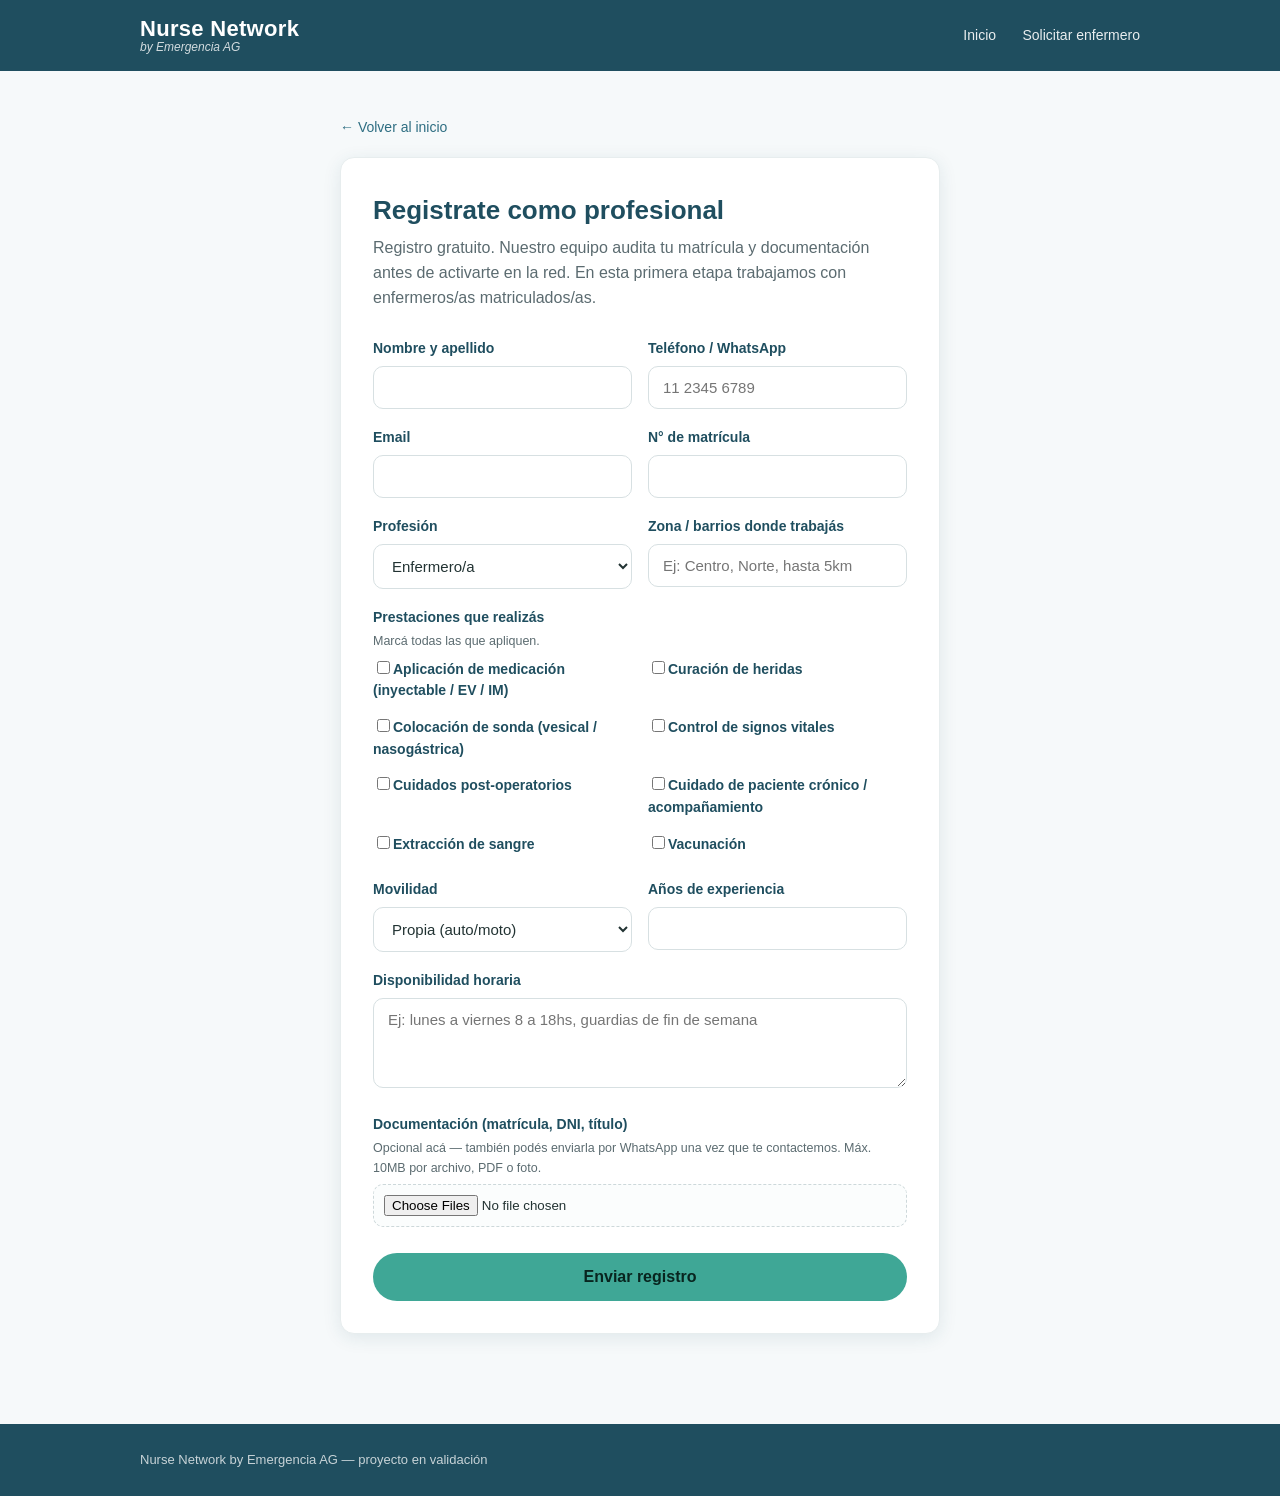
==== registro.html @ 62117f1c "Add files via upload" ====
<!DOCTYPE html>
<html lang="es">
<head>
<meta charset="UTF-8">
<meta name="viewport" content="width=device-width, initial-scale=1.0">
<title>Registro de profesionales — Nurse Network</title>
<link rel="stylesheet" href="style.css">
</head>
<body>

<header class="site">
  <div class="container">
    <div class="brand">
      <span class="name">Nurse Network</span>
      <span class="by">by Emergencia AG</span>
    </div>
    <nav class="site">
      <a href="index.html">Inicio</a>
      <a href="solicitar.html">Solicitar enfermero</a>
    </nav>
  </div>
</header>

<div class="page-shell">
  <div class="container form-wrap">
    <a class="back-link" href="index.html">&larr; Volver al inicio</a>
    <div class="form-card">
      <h1>Registrate como profesional</h1>
      <p class="intro">Registro gratuito. Nuestro equipo audita tu matrícula y documentación antes de activarte en la red. En esta primera etapa trabajamos con enfermeros/as matriculados/as.</p>

      <form id="form-registro">
        <div class="row-2">
          <div class="field">
            <label for="nombre">Nombre y apellido</label>
            <input type="text" id="nombre" name="nombre" required maxlength="120">
          </div>
          <div class="field">
            <label for="telefono">Teléfono / WhatsApp</label>
            <input type="tel" id="telefono" name="telefono" required maxlength="30" placeholder="11 2345 6789">
          </div>
        </div>

        <div class="row-2">
          <div class="field">
            <label for="email">Email</label>
            <input type="email" id="email" name="email" required maxlength="150">
          </div>
          <div class="field">
            <label for="matricula">N° de matrícula</label>
            <input type="text" id="matricula" name="matricula" required maxlength="60">
          </div>
        </div>

        <div class="row-2">
          <div class="field">
            <label for="profesion">Profesión</label>
            <select id="profesion" name="profesion" required>
              <option value="Enfermero/a" selected>Enfermero/a</option>
              <option value="Kinesiólogo/a" disabled>Kinesiólogo/a (próximamente)</option>
              <option value="Técnico en extracción" disabled>Técnico en extracción (próximamente)</option>
              <option value="Vacunador/a" disabled>Vacunador/a (próximamente)</option>
              <option value="Cuidador/a" disabled>Cuidador/a (próximamente)</option>
              <option value="Otro" disabled>Otro (próximamente)</option>
            </select>
          </div>
          <div class="field">
            <label for="zona">Zona / barrios donde trabajás</label>
            <input type="text" id="zona" name="zona" required maxlength="200" placeholder="Ej: Centro, Norte, hasta 5km">
          </div>
        </div>

        <div class="field">
          <label>Prestaciones que realizás <span class="hint">Marcá todas las que apliquen.</span></label>
          <div class="checkbox-grid">
            <label class="checkbox-item"><input type="checkbox" name="prestaciones" value="Aplicación de medicación (inyectable / EV / IM)">Aplicación de medicación (inyectable / EV / IM)</label>
            <label class="checkbox-item"><input type="checkbox" name="prestaciones" value="Curación de heridas">Curación de heridas</label>
            <label class="checkbox-item"><input type="checkbox" name="prestaciones" value="Colocación de sonda (vesical / nasogástrica)">Colocación de sonda (vesical / nasogástrica)</label>
            <label class="checkbox-item"><input type="checkbox" name="prestaciones" value="Control de signos vitales">Control de signos vitales</label>
            <label class="checkbox-item"><input type="checkbox" name="prestaciones" value="Cuidados post-operatorios">Cuidados post-operatorios</label>
            <label class="checkbox-item"><input type="checkbox" name="prestaciones" value="Cuidado de paciente crónico / acompañamiento">Cuidado de paciente crónico / acompañamiento</label>
            <label class="checkbox-item"><input type="checkbox" name="prestaciones" value="Extracción de sangre">Extracción de sangre</label>
            <label class="checkbox-item"><input type="checkbox" name="prestaciones" value="Vacunación">Vacunación</label>
          </div>
        </div>

        <div class="row-2">
          <div class="field">
            <label for="movilidad">Movilidad</label>
            <select id="movilidad" name="movilidad" required>
              <option value="Propia (auto/moto)">Propia (auto/moto)</option>
              <option value="Transporte público">Transporte público</option>
              <option value="A pie / zona acotada">A pie / zona acotada</option>
            </select>
          </div>
          <div class="field">
            <label for="experiencia">Años de experiencia</label>
            <input type="text" id="experiencia" name="experiencia" required maxlength="30">
          </div>
        </div>

        <div class="field">
          <label for="disponibilidad">Disponibilidad horaria</label>
          <textarea id="disponibilidad" name="disponibilidad" required maxlength="400" placeholder="Ej: lunes a viernes 8 a 18hs, guardias de fin de semana"></textarea>
        </div>

        <div class="field">
          <label for="documentacion">Documentación (matrícula, DNI, título) <span class="hint">Opcional acá — también podés enviarla por WhatsApp una vez que te contactemos. Máx. 10MB por archivo, PDF o foto.</span></label>
          <input type="file" id="documentacion" name="documentacion" accept="application/pdf,image/*" multiple>
        </div>

        <div class="submit-row">
          <button type="submit" class="btn-submit" id="btn-submit">Enviar registro</button>
        </div>

        <div class="msg ok" id="msg-ok">
          ¡Gracias por sumarte! Recibimos tu registro. Nuestro equipo va a auditar tu matrícula y documentación, y te contactamos por WhatsApp para activarte en la red.
        </div>
        <div class="msg error" id="msg-error">
          Hubo un problema al enviar tu registro. Probá de nuevo en unos segundos.
        </div>
      </form>
    </div>
  </div>
</div>

<footer class="site">
  <div class="container">
    <span>Nurse Network by Emergencia AG — proyecto en validación</span>
  </div>
</footer>

<script type="module" src="app.js"></script>
</body>
</html>
---- style.css ----
:root{
  --dark:#1F4E5F;
  --mid:#2E6E82;
  --accent:#3FA796;
  --bg:#F6F9FA;
  --card:#FFFFFF;
  --text:#233;
  --muted:#5b6b70;
  --ok:#1e7d4a;
  --error:#b3261e;
  --radius:14px;
  --shadow:0 4px 18px rgba(31,78,95,.10);
}
*{box-sizing:border-box}
html,body{margin:0;padding:0}
body{
  font-family:'Segoe UI',Roboto,Helvetica,Arial,sans-serif;
  background:var(--bg);
  color:var(--text);
  line-height:1.55;
}
a{color:var(--mid)}
.container{max-width:1040px;margin:0 auto;padding:0 20px}

/* ---- Header ---- */
header.site{
  background:var(--dark);
  color:#fff;
  padding:16px 0;
}
header.site .container{display:flex;align-items:center;justify-content:space-between}
.brand{display:flex;flex-direction:column;line-height:1.15}
.brand .name{font-size:22px;font-weight:800;letter-spacing:.3px}
.brand .by{font-size:12px;opacity:.8;font-style:italic}
nav.site a{
  color:#fff;text-decoration:none;font-size:14px;margin-left:22px;opacity:.9;
}
nav.site a:hover{opacity:1;text-decoration:underline}

/* ---- Hero ---- */
.hero{
  background:linear-gradient(135deg,var(--dark),var(--mid));
  color:#fff;
  padding:64px 0 76px;
}
.hero h1{font-size:38px;margin:0 0 14px;max-width:680px}
.hero p.lead{font-size:18px;max-width:600px;opacity:.92;margin:0 0 30px}
.hero-actions{display:flex;gap:16px;flex-wrap:wrap}

.btn{
  display:inline-block;padding:14px 26px;border-radius:999px;font-weight:700;
  text-decoration:none;font-size:15px;border:2px solid transparent;cursor:pointer;
  transition:transform .12s ease, box-shadow .12s ease;
}
.btn:hover{transform:translateY(-1px)}
.btn-primary{background:var(--accent);color:#08251f}
.btn-outline{background:transparent;color:#fff;border-color:rgba(255,255,255,.75)}
.btn-primary:hover{box-shadow:0 6px 18px rgba(63,167,150,.45)}

/* ---- Sections ---- */
section{padding:56px 0}
h2.section-title{font-size:26px;color:var(--dark);margin:0 0 8px}
p.section-sub{color:var(--muted);margin:0 0 34px;max-width:640px}

.grid-2{display:grid;grid-template-columns:1fr 1fr;gap:22px}
.grid-3{display:grid;grid-template-columns:repeat(3,1fr);gap:20px}
@media (max-width:760px){.grid-2,.grid-3{grid-template-columns:1fr}}

.card{
  background:var(--card);border-radius:var(--radius);padding:26px;
  box-shadow:var(--shadow);border:1px solid #e7edee;
}
.card h3{margin:0 0 10px;color:var(--dark);font-size:19px}
.card p{margin:0;color:var(--muted);font-size:15px}
.badge{
  display:inline-block;background:#e7f3ef;color:var(--ok);font-size:12px;font-weight:700;
  padding:4px 10px;border-radius:999px;margin-bottom:10px;
}

.steps{counter-reset:step}
.step{display:flex;gap:16px;margin-bottom:22px}
.step .num{
  counter-increment:step;flex:0 0 auto;width:34px;height:34px;border-radius:50%;
  background:var(--dark);color:#fff;display:flex;align-items:center;justify-content:center;
  font-weight:800;font-size:15px;
}
.step .num::before{content:counter(step)}
.step .txt strong{display:block;color:var(--dark)}
.step .txt span{color:var(--muted);font-size:14.5px}

.cta-band{
  background:var(--dark);color:#fff;border-radius:var(--radius);
  padding:40px;text-align:center;
}
.cta-band h3{margin:0 0 8px;font-size:24px}
.cta-band p{opacity:.85;margin:0 0 22px}

footer.site{
  background:#123;
  background:var(--dark);
  color:rgba(255,255,255,.75);
  padding:26px 0;margin-top:20px;font-size:13px;
}
footer.site .container{display:flex;justify-content:space-between;flex-wrap:wrap;gap:8px}

/* ---- Forms ---- */
.form-wrap{max-width:640px;margin:0 auto}
.form-card{background:var(--card);border-radius:var(--radius);box-shadow:var(--shadow);padding:32px;border:1px solid #e7edee}
.form-card h1{color:var(--dark);font-size:26px;margin:0 0 6px}
.form-card p.intro{color:var(--muted);margin:0 0 28px}

.field{margin-bottom:18px}
.field label{display:block;font-weight:700;font-size:14px;color:var(--dark);margin-bottom:6px}
.field .hint{display:block;font-weight:400;color:var(--muted);font-size:12.5px;margin-top:4px}
.field input[type=text],
.field input[type=tel],
.field input[type=email],
.field select,
.field textarea{
  width:100%;padding:12px 14px;border-radius:10px;border:1.5px solid #d7e0e2;
  font-size:15px;font-family:inherit;background:#fff;color:var(--text);
}
.field input:focus,.field select:focus,.field textarea:focus{outline:none;border-color:var(--accent)}
.field textarea{resize:vertical;min-height:90px}
.checkbox-grid{display:grid;grid-template-columns:1fr 1fr;gap:8px 16px}
@media (max-width:520px){.checkbox-grid{grid-template-columns:1fr}}
.checkbox-item{display:flex;align-items:flex-start;gap:8px;font-size:14.5px}
.checkbox-item input{margin-top:3px}
.field input[type=file]{width:100%;padding:10px;border:1.5px dashed #cdd8da;border-radius:10px;background:#fbfdfd}

.row-2{display:grid;grid-template-columns:1fr 1fr;gap:16px}
@media (max-width:560px){.row-2{grid-template-columns:1fr}}

.submit-row{margin-top:26px}
button.btn-submit{
  width:100%;background:var(--accent);color:#08251f;border:none;border-radius:999px;
  padding:15px;font-size:16px;font-weight:800;cursor:pointer;
}
button.btn-submit:disabled{opacity:.6;cursor:not-allowed}
button.btn-submit:hover:not(:disabled){box-shadow:0 6px 18px rgba(63,167,150,.4)}

.msg{margin-top:16px;padding:14px 16px;border-radius:10px;font-size:14.5px;display:none}
.msg.show{display:block}
.msg.ok{background:#e7f6ee;color:var(--ok);border:1px solid #bfe6cf}
.msg.error{background:#fbeceb;color:var(--error);border:1px solid #f1c7c3}

.back-link{display:inline-block;margin-bottom:18px;color:var(--mid);text-decoration:none;font-size:14px}
.back-link:hover{text-decoration:underline}

.page-shell{padding:44px 0 70px}
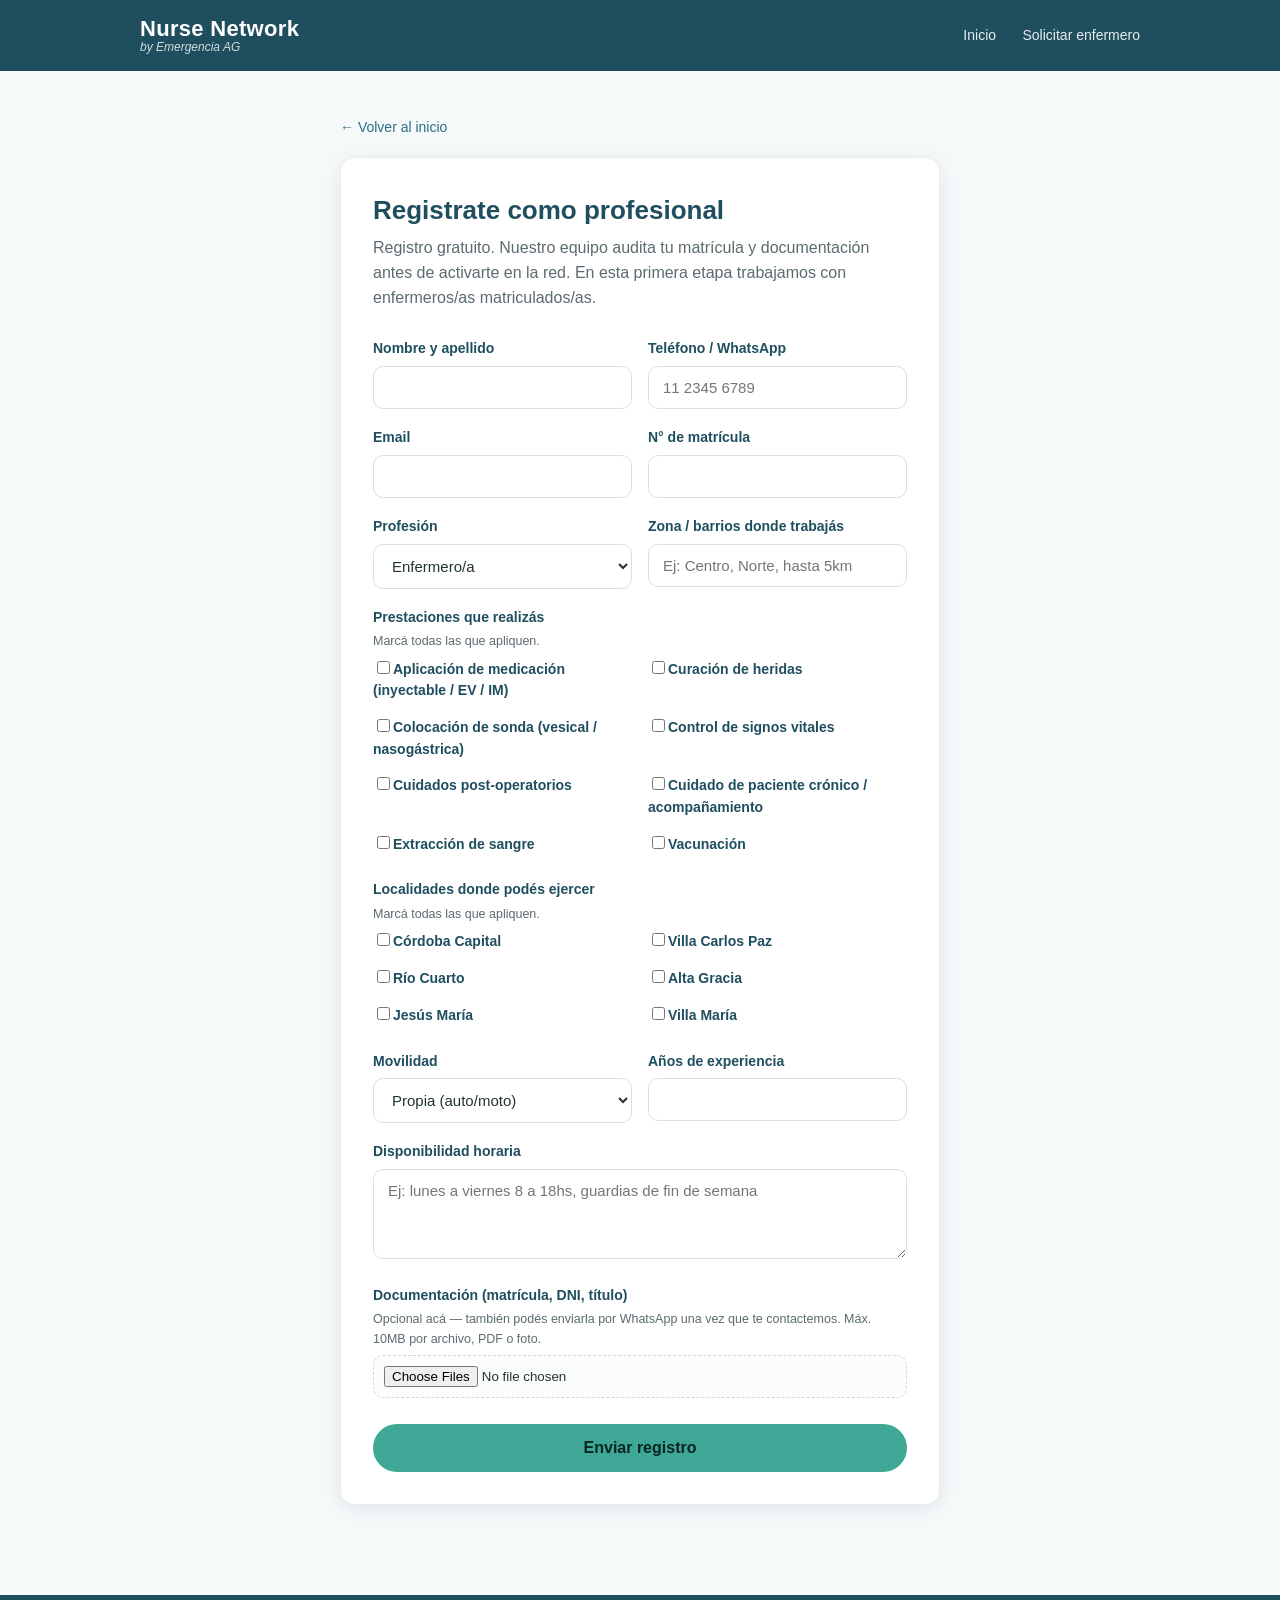
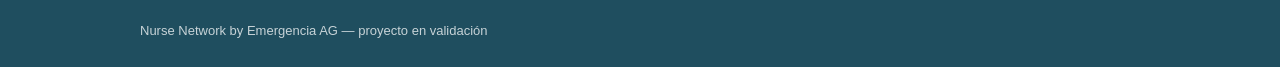
==== commit dbc8bace: "Agrega campo Localidad en solicitud y registro" ====
--- a/registro.html
+++ b/registro.html
@@ -83,6 +83,18 @@
           </div>
         </div>
 
+        <div class="field">
+          <label>Localidades donde podés ejercer <span class="hint">Marcá todas las que apliquen.</span></label>
+          <div class="checkbox-grid">
+            <label class="checkbox-item"><input type="checkbox" name="localidades" value="Córdoba Capital">Córdoba Capital</label>
+            <label class="checkbox-item"><input type="checkbox" name="localidades" value="Villa Carlos Paz">Villa Carlos Paz</label>
+            <label class="checkbox-item"><input type="checkbox" name="localidades" value="Río Cuarto">Río Cuarto</label>
+            <label class="checkbox-item"><input type="checkbox" name="localidades" value="Alta Gracia">Alta Gracia</label>
+            <label class="checkbox-item"><input type="checkbox" name="localidades" value="Jesús María">Jesús María</label>
+            <label class="checkbox-item"><input type="checkbox" name="localidades" value="Villa María">Villa María</label>
+          </div>
+        </div>
+
         <div class="row-2">
           <div class="field">
             <label for="movilidad">Movilidad</label>
--- a/style.css
+++ b/style.css
@@ -144,6 +144,14 @@
 .msg.ok{background:#e7f6ee;color:var(--ok);border:1px solid #bfe6cf}
 .msg.error{background:#fbeceb;color:var(--error);border:1px solid #f1c7c3}
 
+.msg.ok .msg-note{margin-top:2px;margin-bottom:14px;font-weight:700}
+.btn-whatsapp{
+  display:inline-flex;align-items:center;gap:8px;background:#25D366;color:#fff;
+  padding:13px 22px;border-radius:999px;font-weight:800;font-size:15px;
+  text-decoration:none;border:none;cursor:pointer;
+}
+.btn-whatsapp:hover{box-shadow:0 6px 18px rgba(37,211,102,.45)}
+
 .back-link{display:inline-block;margin-bottom:18px;color:var(--mid);text-decoration:none;font-size:14px}
 .back-link:hover{text-decoration:underline}
 
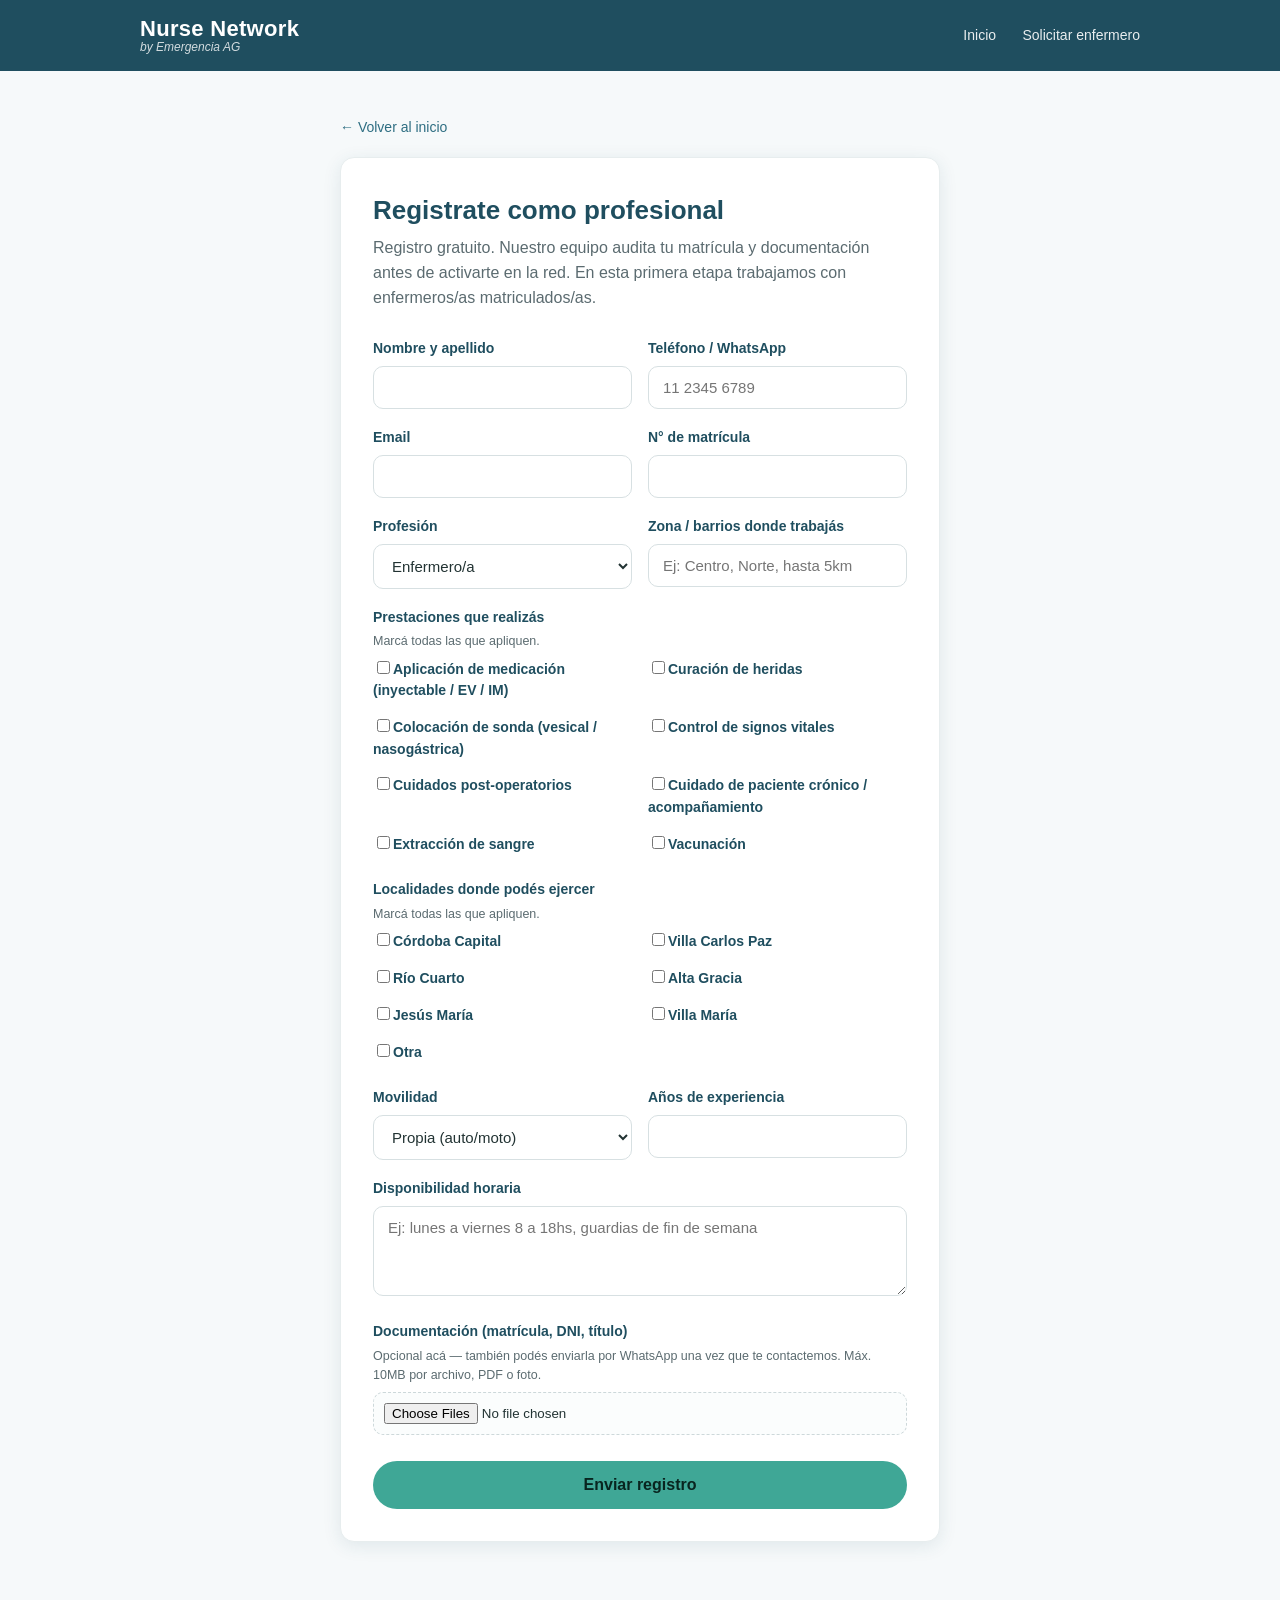
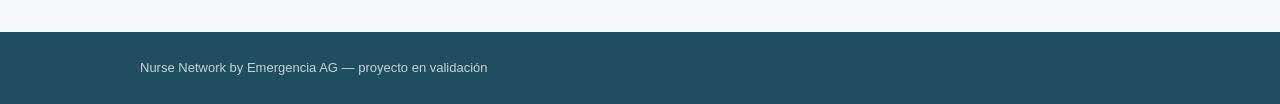
==== commit 9ea9b431: "Agrega opcion Otra a Localidades en registro.html" ====
--- a/registro.html
+++ b/registro.html
@@ -92,7 +92,13 @@
             <label class="checkbox-item"><input type="checkbox" name="localidades" value="Alta Gracia">Alta Gracia</label>
             <label class="checkbox-item"><input type="checkbox" name="localidades" value="Jesús María">Jesús María</label>
             <label class="checkbox-item"><input type="checkbox" name="localidades" value="Villa María">Villa María</label>
+            <label class="checkbox-item"><input type="checkbox" name="localidades" value="otra" id="localidad-otra-check">Otra</label>
           </div>
+        </div>
+
+        <div class="field" id="localidad-otra-wrap-prof" style="display:none">
+          <label for="localidadOtraProf">¿En qué otra(s) localidad(es) trabajás? <span class="hint">Separalas con comas. Las revisamos y las sumamos al listado si corresponde.</span></label>
+          <input type="text" id="localidadOtraProf" name="localidadOtraProf" maxlength="200">
         </div>
 
         <div class="row-2">
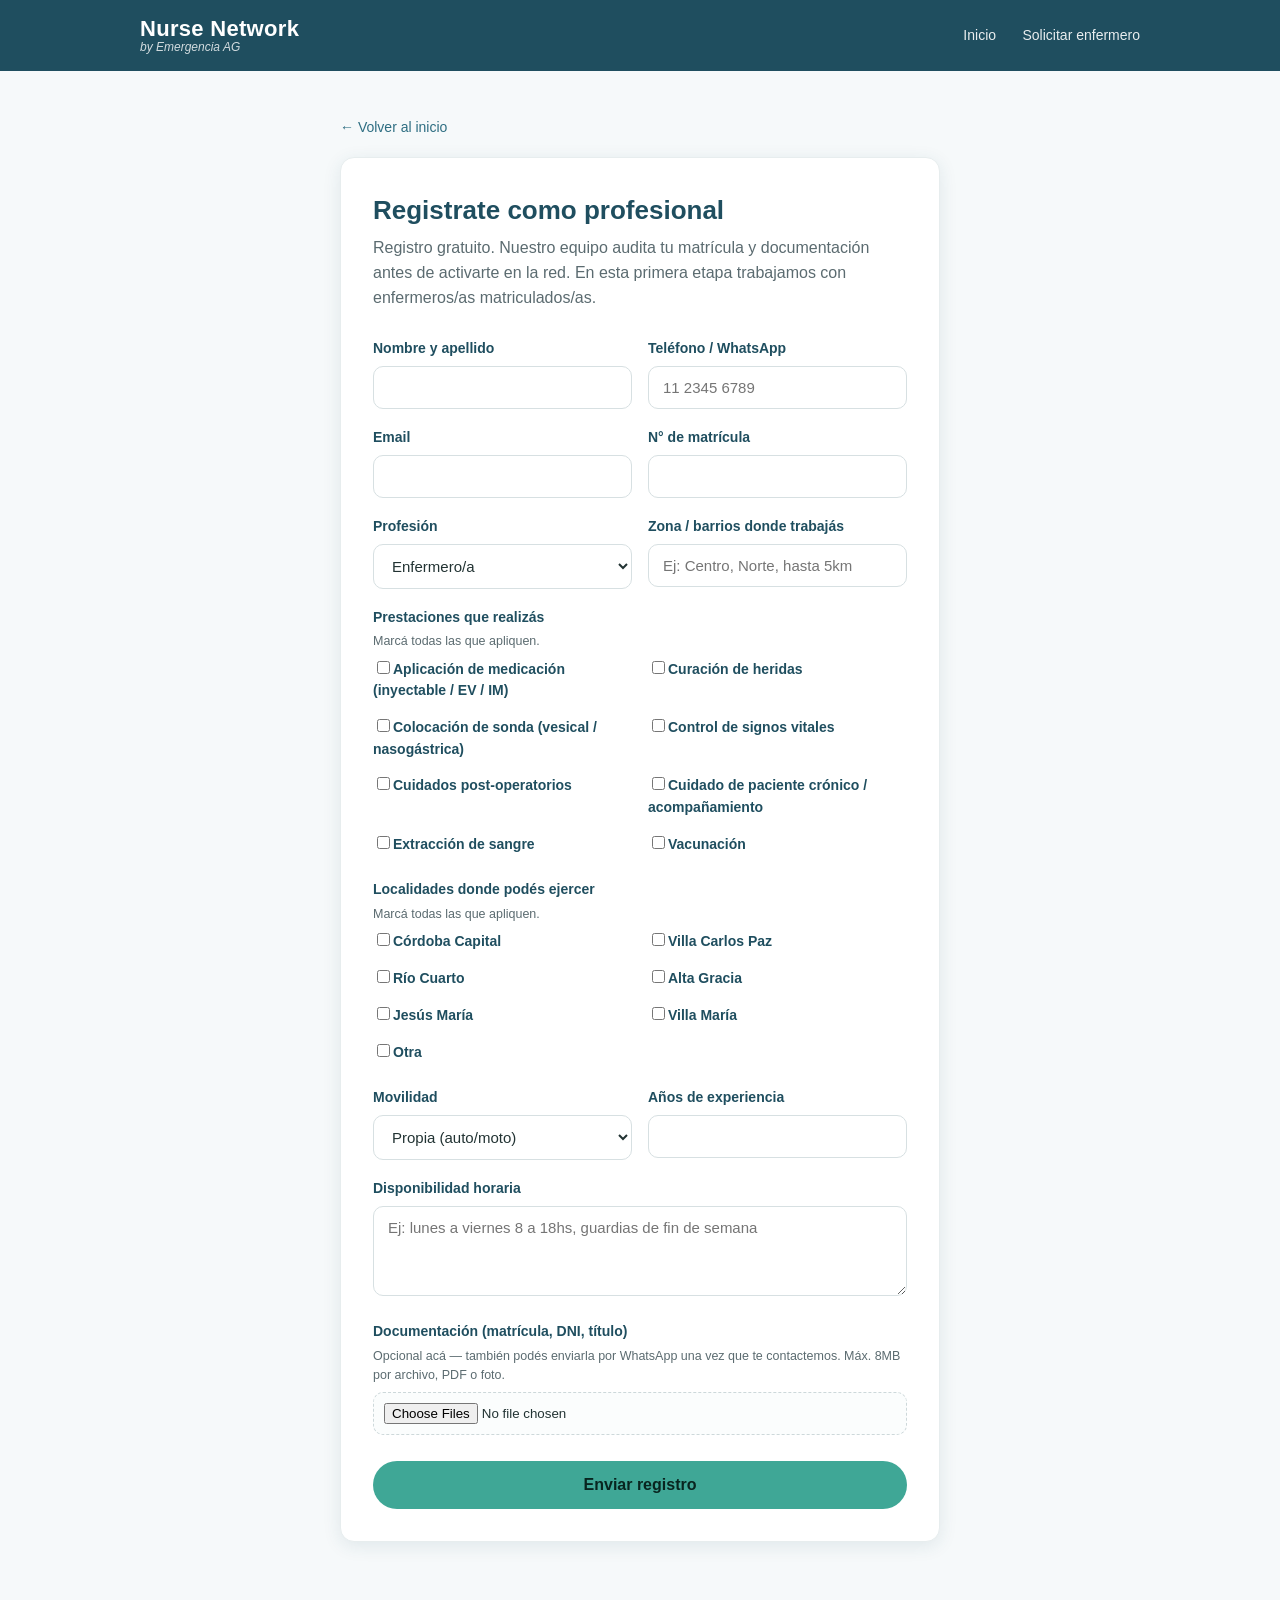
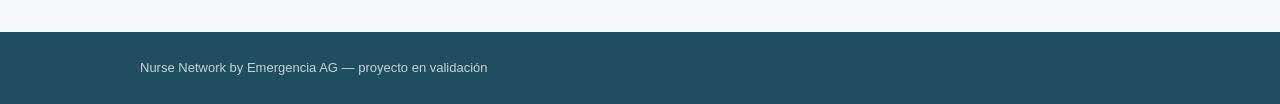
==== commit c3a15be6: "Security hardening: honeypot, MIME validation, robots.txt, cleanup" ====
--- a/registro.html
+++ b/registro.html
@@ -29,6 +29,11 @@
       <p class="intro">Registro gratuito. Nuestro equipo audita tu matrícula y documentación antes de activarte en la red. En esta primera etapa trabajamos con enfermeros/as matriculados/as.</p>
 
       <form id="form-registro">
+        <div style="position:absolute;left:-5000px" aria-hidden="true">
+          <label for="empresa">No completar este campo</label>
+          <input type="text" id="empresa" name="empresa" tabindex="-1" autocomplete="off">
+        </div>
+
         <div class="row-2">
           <div class="field">
             <label for="nombre">Nombre y apellido</label>
@@ -122,7 +127,7 @@
         </div>
 
         <div class="field">
-          <label for="documentacion">Documentación (matrícula, DNI, título) <span class="hint">Opcional acá — también podés enviarla por WhatsApp una vez que te contactemos. Máx. 10MB por archivo, PDF o foto.</span></label>
+          <label for="documentacion">Documentación (matrícula, DNI, título) <span class="hint">Opcional acá — también podés enviarla por WhatsApp una vez que te contactemos. Máx. 8MB por archivo, PDF o foto.</span></label>
           <input type="file" id="documentacion" name="documentacion" accept="application/pdf,image/*" multiple>
         </div>
 
